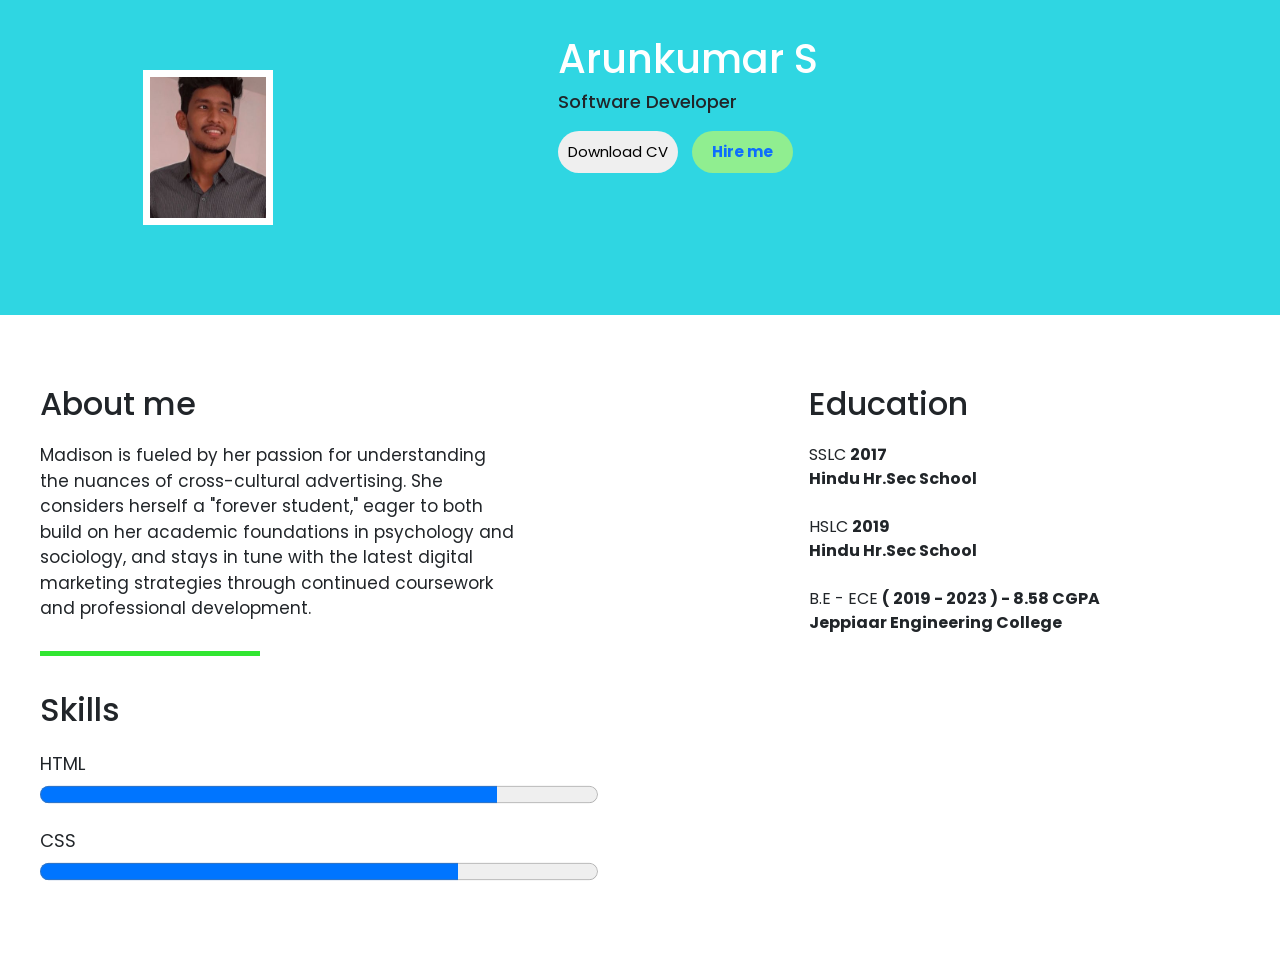
==== Assignments/Arunkumar S/Assignment 1/resume.html @ 3890fde4 "Update resume.html" ====
<html lang="en">
<head>
    <meta charset="UTF-8">
    <meta http-equiv="X-UA-Compatible" content="IE=edge">
    <meta name="viewport" content="width=device-width, initial-scale=1.0">
    <link rel="stylesheet"href="resume.css">
    <link href="https://cdn.jsdelivr.net/npm/bootstrap@5.2.1/dist/css/bootstrap.min.css" rel="stylesheet" 
    integrity="sha384-iYQeCzEYFbKjA/T2uDLTpkwGzCiq6soy8tYaI1GyVh/UjpbCx/TYkiZhlZB6+fzT" crossorigin="anonymous">
    <title>Arunkumar-Resume</title>
</head>
<body>
    <div class="head">
        <div class="wrapper">
            <div class="left">
                <img class="profile" src="IMG_20220503_103636.jpg" alt="profile">
                </div>
                <div class="right">
                    <h1 class="name">Arunkumar S</h1>
                    <h2 class="designation">Software Developer</h2>
                    <button class="cv"onclick="window.print()">Download CV</button>
                    <button class="hire" onclick="show()"><a href="#contact"> Hire me </a></button>
            </div>
        </div>
    </div>
    <div class="about">
        <div class="about-wrapper">
            <div class="about-left">
                <h2 class="aboutme">About me</h1>
                <p class="para">
                    Madison is fueled by her passion for understanding the nuances of cross-cultural advertising. 
                    She considers herself a "forever student," eager to both build on her academic foundations in 
                    psychology and sociology, and stays in tune with the latest digital marketing strategies through 
                    continued coursework and professional development.
                </p>
            </div>

            <div class="about-right">
                <h2 class="education">Education</h2>
                    <p class="details">SSLC <b>2017<br>
                        Hindu Hr.Sec School</b><br><br>
                        HSLC <b>2019<br>
                        Hindu Hr.Sec School</b><br><br>
                        B.E - ECE <b>( 2019 - 2023 ) - 8.58 CGPA<br>
                        Jeppiaar Engineering College</b>
                    </p>
            </div>
        </div>
    </div>
    <div class="skills">
        <h2 class="skill-head"> Skills </h1>
        <div class="skills-wrapper">
            <div class="skills-left">
                <label for="html"> HTML </label><br>
                <progress id="html" value="82" max="100"></progress><br>

                <label for="html"> CSS </label><br>
                <progress id="html" value="75" max="100"></progress><br>
---- Assignments/Arunkumar S/Assignment 1/resume.css ----
@import url('https://fonts.googleapis.com/css2?family=Poppins:wght@100;200;300;400;500;600;700&display=swap');

*{
    font-family: 'Poppins', sans-serif;
    top: 0;
    margin: 0;
}
.head{
    width: 100%;
    height: 35vh;
    background-color: rgb(47, 214, 226);
}
.wrapper{
    display: flex;
    justify-content: space-around;

}
.profile{
    width: 130px;
    height: 155px;
    object-fit: cover;
    margin-top: 70px;
    border:7px solid white;
}
.right{
    margin-right: 25%;
    margin-top: 35px;
}
.name{
    color: white;
}
.cv{
    font-size: 15px;
    padding: 10px;
    border-radius: 50px;
    margin: 10px;
    border: none;
    margin-left: 0;
}
.hire{
    font-size: 15px;
    padding: 10px;
    border-radius: 50px;
    padding-left: 20px;
    padding-right: 20px;
    border: none;
    background-color: lightgreen;
    color: black;
    font-weight: 700;
}
.designation{
    font-size: 18px;
}
.about{
    margin-top: 70px;
    margin-left:40px;
    margin-right:180px;
}
.about-wrapper{
    display: flex;
    justify-content: space-between;

}
.about-left{
    width: 45%;
}
.para{
    margin-top: 20px;
    font-size: 17px;
}
.details{
    margin-top: 20px;
}
.about::after{
    content: "";
    height: 5px;
    width: 220px;
    background: rgb(49, 230, 49);
    display: block;

}
.skills{
    margin-top: 35px;
    margin-left:40px;
}
.skills{
    margin-top: 35px;
    margin-left:40px;
    margin-right: 50px;
    margin-bottom: 50px;
}
.skills-wrapper{
    margin-top: 20px;
    display: flex;
    justify-content: space-between;
}
progress{
    font-size: 35px;
    margin-bottom: 15px;
    width: 558px;
}
label{
    font-size: 18px;
}
.contactform{
    width: 50vw;
    margin-left: 24%;
    display: none;
}
.contactme{
    margin-bottom: 15px;
}
.contactme::after{
    content: "";
    width: 170px;
    margin-top: 8px;
    height: 5px;
    display: block;
    background-color: lightgreen;
}
.form-control{
    margin-bottom: 25px;
}
.btn{
    margin-top: 10px;
    margin-bottom: 50px;
}
a{
    color: black;
    text-decoration: none;
}
a:link{
    text-decoration: none;
}
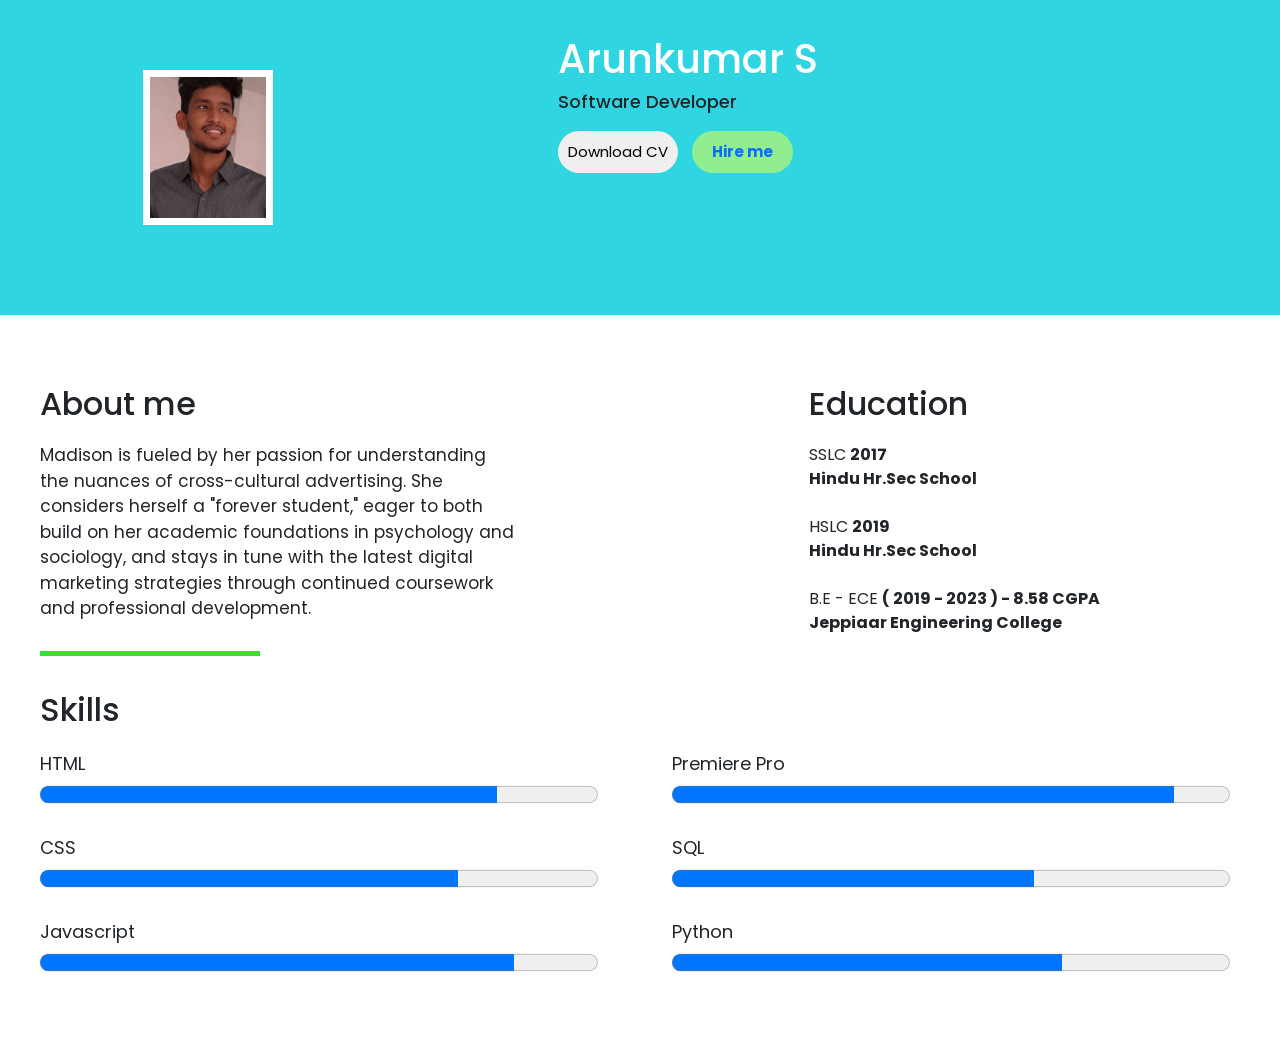
==== commit 08744ee4: "Create resume.html" ====
--- a/Assignments/Arunkumar S/Assignment 1/resume.html
+++ b/Assignments/Arunkumar S/Assignment 1/resume.html
@@ -1,57 +1,109 @@
-<html lang="en">
-<head>
-    <meta charset="UTF-8">
-    <meta http-equiv="X-UA-Compatible" content="IE=edge">
-    <meta name="viewport" content="width=device-width, initial-scale=1.0">
-    <link rel="stylesheet"href="resume.css">
-    <link href="https://cdn.jsdelivr.net/npm/bootstrap@5.2.1/dist/css/bootstrap.min.css" rel="stylesheet" 
-    integrity="sha384-iYQeCzEYFbKjA/T2uDLTpkwGzCiq6soy8tYaI1GyVh/UjpbCx/TYkiZhlZB6+fzT" crossorigin="anonymous">
-    <title>Arunkumar-Resume</title>
-</head>
-<body>
-    <div class="head">
-        <div class="wrapper">
-            <div class="left">
-                <img class="profile" src="IMG_20220503_103636.jpg" alt="profile">
-                </div>
-                <div class="right">
-                    <h1 class="name">Arunkumar S</h1>
-                    <h2 class="designation">Software Developer</h2>
-                    <button class="cv"onclick="window.print()">Download CV</button>
-                    <button class="hire" onclick="show()"><a href="#contact"> Hire me </a></button>
-            </div>
-        </div>
-    </div>
-    <div class="about">
-        <div class="about-wrapper">
-            <div class="about-left">
-                <h2 class="aboutme">About me</h1>
-                <p class="para">
-                    Madison is fueled by her passion for understanding the nuances of cross-cultural advertising. 
-                    She considers herself a "forever student," eager to both build on her academic foundations in 
-                    psychology and sociology, and stays in tune with the latest digital marketing strategies through 
-                    continued coursework and professional development.
-                </p>
-            </div>
-
-            <div class="about-right">
-                <h2 class="education">Education</h2>
-                    <p class="details">SSLC <b>2017<br>
-                        Hindu Hr.Sec School</b><br><br>
-                        HSLC <b>2019<br>
-                        Hindu Hr.Sec School</b><br><br>
-                        B.E - ECE <b>( 2019 - 2023 ) - 8.58 CGPA<br>
-                        Jeppiaar Engineering College</b>
-                    </p>
-            </div>
-        </div>
-    </div>
-    <div class="skills">
-        <h2 class="skill-head"> Skills </h1>
-        <div class="skills-wrapper">
-            <div class="skills-left">
-                <label for="html"> HTML </label><br>
-                <progress id="html" value="82" max="100"></progress><br>
-
-                <label for="html"> CSS </label><br>
-                <progress id="html" value="75" max="100"></progress><br>
+<!DOCTYPE html>
+<html lang="en">
+<head>
+ <meta charset="UTF-8">
+ <meta http-equiv="X-UA-Compatible" content="IE=edge">
+ <meta name="viewport" content="width=device-width, initial-scale=1.0">
+ <link rel="stylesheet"href="resume.css">
+ <link href="https://cdn.jsdelivr.net/npm/bootstrap@5.2.1/dist/css/bootstrap.min.css" rel="stylesheet" 
+ integrity="sha384-iYQeCzEYFbKjA/T2uDLTpkwGzCiq6soy8tYaI1GyVh/UjpbCx/TYkiZhlZB6+fzT" crossorigin="anonymous">
+ <title>Arunkumar-Resume</title>
+</head>
+<body>
+ <div class="head">
+ <div class="wrapper">
+ <div class="left">
+ <img class="profile" src="IMG_20220503_103636.jpg" alt="profile">
+ </div>
+ <div class="right">
+ <h1 class="name">Arunkumar S</h1>
+ <h2 class="designation">Software Developer</h2>
+ <button class="cv"onclick="window.print()">Download CV</button>
+ <button class="hire" onclick="show()"><a href="#contact"> Hire me </a></button>
+ </div>
+ </div>
+ </div>
+ <div class="about">
+ <div class="about-wrapper">
+ <div class="about-left">
+ <h2 class="aboutme">About me</h1>
+ <p class="para">
+ Madison is fueled by her passion for understanding the nuances of cross-cultural advertising. 
+ She considers herself a "forever student," eager to both build on her academic foundations in 
+ psychology and sociology, and stays in tune with the latest digital marketing strategies through 
+ continued coursework and professional development.
+ </p>
+ </div>
+
+ <div class="about-right">
+ <h2 class="education">Education</h2>
+ <p class="details">SSLC <b>2017<br>
+ Hindu Hr.Sec School</b><br><br>
+ HSLC <b>2019<br>
+ Hindu Hr.Sec School</b><br><br>
+ B.E - ECE <b>( 2019 - 2023 ) - 8.58 CGPA<br>
+ Jeppiaar Engineering College</b>
+ </p>
+ </div>
+ </div>
+ </div>
+ <div class="skills">
+ <h2 class="skill-head"> Skills </h1>
+ <div class="skills-wrapper">
+ <div class="skills-left">
+ <label for="html"> HTML </label><br>
+ <progress id="html" value="82" max="100"></progress><br>
+
+ <label for="html"> CSS </label><br>
+ <progress id="html" value="75" max="100"></progress><br>
+
+ <label for="html"> Javascript </label><br>
+ <progress id="html" value="85" max="100"></progress> 
+ </div>
+
+ <div class="skills-right">
+ <label for="html"> Premiere Pro </label><br>
+ <progress id="html" value="90" max="100"></progress><br>
+
+ <label for="html"> SQL </label><br>
+ <progress id="html" value="65" max="100"></progress><br>
+
+ <label for="html"> Python </label><br>
+ <progress id="html" value="70" max="100"></progress>
+ </div>
+ </div>
+ </div>
+ <div class="contactform" id="contact">
+ <h2 class="contactme"> Contact </h2>
+ <form>
+ <div class="form-group">
+ <label for="Name">Name</label>
+ <input class="form-control" type="text" name="Name" placeholder="Enter Name">
+ </div>
+
+ <div class="form-group">
+ <label for="exampleInputEmail1">Email</label>
+ <input type="email" class="form-control" id="exampleInputEmail1" aria-describedby="emailHelp" placeholder="Enter email">
+ </div>
+
+ <div class="form-group">
+ <label for="exampleInputEmail1">Mobile</label>
+ <input type="number" class="form-control" id="exampleInputEmail1" aria-describedby="emailHelp" placeholder="Enter Mobile No">
+ </div>
+
+ <div class="form-group">
+ <label for="exampleFormControlTextarea1">Description</label>
+ <textarea class="form-control" id="exampleFormControlTextarea1" rows="3"></textarea>
+ </div>
+
+ <button type="submit" class="btn btn-primary">Submit</button>
+ </form>
+ </div>
+
+ <script>
+ function show(){
+ document.getElementById("contact").style.display = "block";
+ }
+ </script>
+</body>
+</html>
